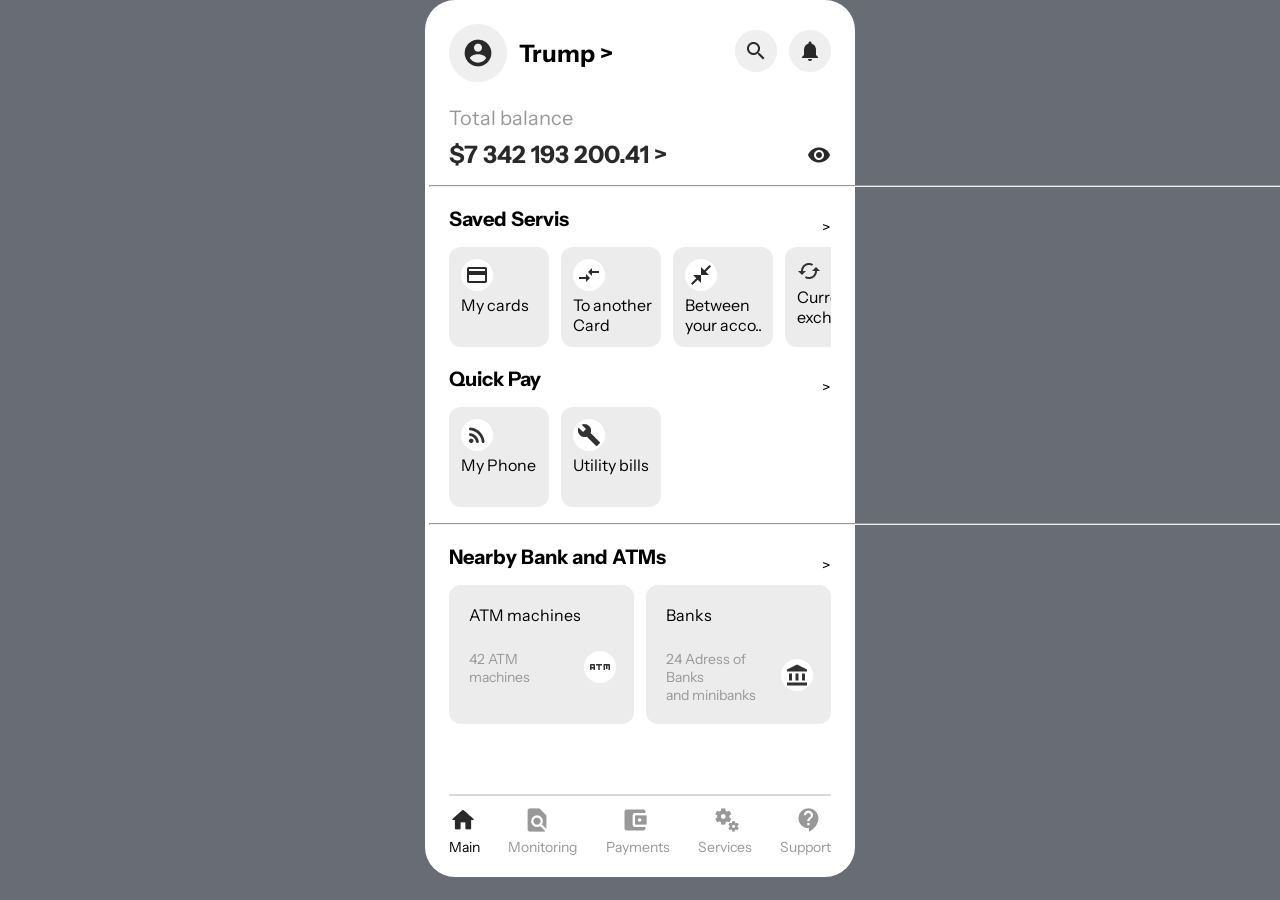
==== index.html @ 3bada80e "2nd version" ====
<!DOCTYPE html>
<html lang="en">
<head>
    <meta charset="UTF-8">
    <meta name="viewport" content="width=device-width, initial-scale=1.0">
    <link rel="stylesheet" href="./style.css">
    <link rel="preconnect" href="https://fonts.googleapis.com">
    <link rel="preconnect" href="https://fonts.gstatic.com" crossorigin>
    <link href="https://fonts.googleapis.com/css2?family=Instrument+Sans:ital,wght@0,400..700;1,400..700&display=swap" rel="stylesheet">
    <title>Click</title>
</head>
<body>

    <div class="container">

    <nav>
        <ul class="flex-container">
            <li class="flex-container">
                <img src="./img/people.png" alt="">
                <a class="main-title" href="#">Trump ></a>
            </li>
            <li class="flex-container Search">
                <a  href="./Search.html"><img src="./img/search3.png" alt=""></a>
                <a href="#"><img src="./img/toco bel.png" alt=""></a>
            </li>
        </ul>
    </nav>

    <div class="total-balance">
        <h5>Total balance</h5>
        <div class="flex-container">
            <p class="main-title">$7 342 193 200.41 ></p>
            <img src="./img/see.png" alt="">
        </div>
    </div>

    <hr>

    <div class="services">
        <div class="flex-container">
            <h5 class="category-title classtext">Saved Servis</h5>
            <p>></p>
        </div>
        <div class="saved-services flex-container">
            <div>
                <img src="./img/1.png" alt="">
                <br>
                <span>My cards</span>
            </div>
            <div>
                <img src="./img/2.png" alt="">
                <br>
                <span>To another Card</span>
            </div>
            <div>
                <img src="./img/3.png" alt="">
                <br>
                <span>Between your acco..</span>
            </div>
            <div>
                <img src="./img/4.png" alt="">
                <br>
                <span>Currency exchange</span>
            </div>
        </div>
    </div>

    <div>
        <div class="flex-container">
            <h5 class="category-title classtext">Quick Pay</h5>
            <p>></p>
        </div>
        <div class="quick-pay">
            <div>
                <img src="./img/5.png" alt="">
                <p>My Phone</p>
            </div>
            <div>
                <img src="./img/6.png " alt="">
                <p>Utility bills</p>
            </div>
        </div>
    </div>

    <hr>

    <div>
        <div class="flex-container salin2">
            <h5 class="category-title classtext">Nearby Bank and ATMs</h5>
            <p>></p>
        </div>
        <div class="flex-container camin4">
            <div class="atm">
                <p class="farm">ATM machines</p>
                <div>
                    <p class="vatn">42 ATM <br>
                        machines</p>
                    <img class="text4" src="./img/7.png" alt="">
                </div>
            </div>
            <div class="Banks">
                <p class="farm">Banks</p>
                <div class="adress">
                    <p class="vatn">24 Adress of <br>
                        Banks <br>
                        and minibanks</p>
                    <img class="darh" src="./img/8.png" alt="">
                </div>
            </div>
        </div>
    </div>

    <ul class="flex-container flex-container3">
        <li class="hero29">
            <a href="#">
                <img src="./img/11.png" alt="">
                <a href="./index.html"><p>Main</p></a>
            </a>
        </li>
        <li class="hero30 hero40">
            <a href="#">
                <img src="./img/22.png" alt="">
                <br>
                <a href="./Monitoring.html"><p>Monitoring</p></a>
            </a>
        </li>
        <li class="hero30">
            <a href="#">
                <img src="./img/33.png" alt="">
                <p>Payments</p>
            </a>
        </li>
        <li class="hero30">
            <a href="#">
                <img src="./img/44.png" alt="">
                <p>Services</p>
            </a>
        </li>
        <li class="hero30">
            <a href="#">
                <img src="./img/55.png" alt="">
                <p>Support</p>
            </a>
        </li>
    </ul>

    </div>
</body>

</html>
---- style.css ----
* {
    margin: 0;
    padding: 0;
    box-sizing: border-box;
    font-family: "Instrument Sans", sans-serif;
    list-style: none;
}

::-webkit-scrollbar {
    display: none;
}

.container {
    max-width: 430px;
    margin: 0 auto;
    padding: 24px 24px 21px 24px;
    background-color: white;
    border-radius: 30px;
}

.classtext{
    font-family: Instrument Sans;
    font-size: 5px;
}

.hero30 p{
    color:#989898;
    font-size: 14px;
}

.hero30 img{
    padding-left: 15px;
}

.hero29{
    font-size: 14px;
    color: #292929;
}

.hero40 a{
    color: #989898;
    font-size: 14px;
    
}

.flex-container {
    display: flex;
    align-items: center;
    justify-content: space-between;
}

.flex-container3{
        border-top:2px solid #dad9d9;
        padding-top: 10px;
}

body{
    background-color: #676C75;
}

.camin4{
    padding-bottom: 70px;
}

.flex-container a{
  text-decoration: none;
  color: black;
}

.category-title {
    font-size: 20px;
    margin-bottom: 16px;
}

nav ul{
    justify-content: space-between;
    margin-bottom: 24px;
}

nav ul li {
    gap: 12px;
}

.main-title {
    font-size: 24px;
    font-weight: bolder;
    text-decoration: none;
    color: #292929;
}

.total-balance h5{
    font-size: 20px;
    font-weight: 400;
    color: #989898;
    margin-bottom: 10px;
}

.total-balance div {
    justify-content: space-between;
}

hr {
    background-color: #989898;
    margin: 16px 0px 20px 0px;
    font-size: 0.5px;
    width: 100vw;
    position: relative;
    left: -20px;
}

.saved-services {
  display: flex;
  gap: 12px;
  overflow-x: auto;       
  scroll-snap-type: x mandatory; 
  margin-bottom: 20px;
}

.saved-services div {
  width: 100px;
  height: 100px;
  scroll-snap-align: start;
  background-color: #98989830;
  border-radius: 12px;
  padding: 12px 8px 8px 12px;
  flex-shrink: 0;
}

.saved-services::-webkit-scrollbar {
  display: none;
}

.quick-pay {
    display: flex;
    gap: 12px;
}

.quick-pay div{
    background-color: #98989830;
    width: 100px;
    height: 100px;
    padding: 12px;
    border-radius: 12px;
}

.atm{
    width: 185px;
    height: 139px;
    background-color: #98989830;
    border-radius: 12px;
}

.text4{
    position: relative;
    left: 135px;
    bottom: 35px;
}

.darh{
    position: relative;
    left: 135px;
    bottom: 45px;
}

.farm{
    padding-left: 20px;
    padding-top: 20px;
    font-size: 16px;
}

.vatn{
    font-size: 14px;
    color: #989898;
    padding-left: 20px;
    padding-top: 25px;
}

.Banks{
    width: 185px;
    height: 139px;
    background-color: #98989830;
    border-radius: 12px;
}
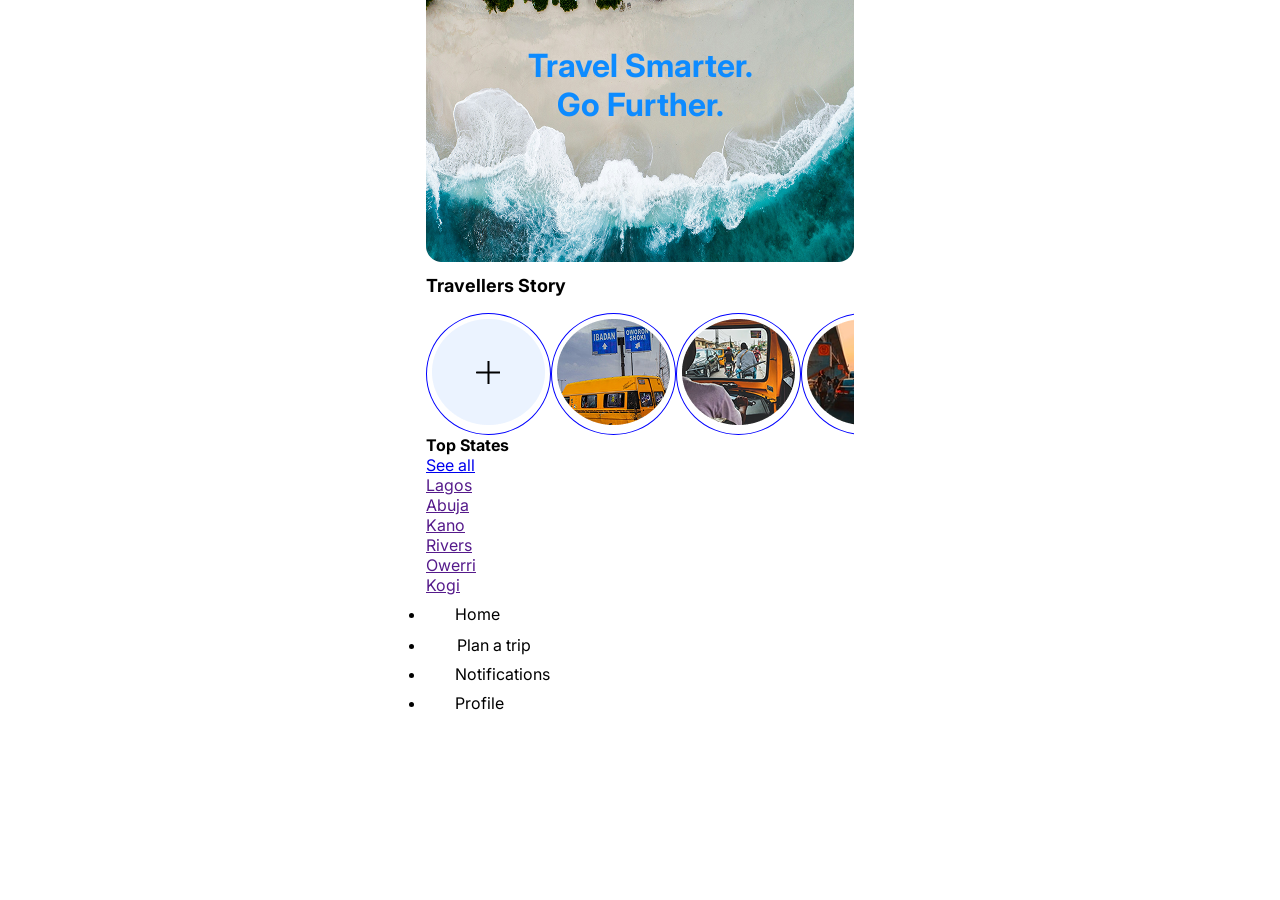
==== commit 3f54e20a: "2st version" ====
--- a/index.html
+++ b/index.html
@@ -1,150 +1,103 @@
 <!DOCTYPE html>
 <html lang="en">
+
 <head>
     <meta charset="UTF-8">
     <meta name="viewport" content="width=device-width, initial-scale=1.0">
-    <link rel="stylesheet" href="./style.css">
+    <title>Document</title>
+    <link rel="stylesheet" href="style.css">
+    <!--  -->
     <link rel="preconnect" href="https://fonts.googleapis.com">
     <link rel="preconnect" href="https://fonts.gstatic.com" crossorigin>
-    <link href="https://fonts.googleapis.com/css2?family=Instrument+Sans:ital,wght@0,400..700;1,400..700&display=swap" rel="stylesheet">
-    <title>Click</title>
+    <link
+        href="https://fonts.googleapis.com/css2?family=Inter:ital,opsz,wght@0,14..32,100..900;1,14..32,100..900&display=swap"
+        rel="stylesheet">
+    <!--  -->
 </head>
+
 <body>
+    <header class="cantener">
+        <h1>Travel Smarter. <br>Go Further.</h1>
+    </header>
+    <!--  -->
+    <main>
+        <section class="states cantener">
+            <div>
+                <h5>Travellers Story</h5>
+                <div class="story">
+                    <div><img src="./img/plus.png" alt="photo"></div>
+                    <div><img src="./img/avtobus.png" alt="photo"></div>
+                    <div><img src="./img/propka.png" alt="photo"></div>
+                    <div><img src="./img/propka 2.png" alt=""></div>
+                </div>
+            </div>
+        </section>
+        <!--  -->
+        <section class="top cantener">
+            <div>
+                <div>
+                    <h4>Top States</h4>
+                    <a href="#">See all</a>
+                </div>
+                <!--  -->
+                <div>
+                    <a href="">
+                        <div>
+                            <p>Lagos</p>
+                        </div>
+                    </a>
+                    <a href="">
+                        <div>
+                            <p>Abuja</p>
+                        </div>
+                    </a>
+                    <a href="">
+                        <div>
+                            <p>Kano</p>
+                        </div>
+                    </a>
+                    <a href="">
+                        <div>
+                            <p>Rivers</p>
+                        </div>
+                    </a>
+                    <a href="">
+                        <div>
+                            <p>Owerri</p>
+                        </div>
+                    </a>
+                    <a href="">
+                        <div>
+                            <p>Kogi</p>
+                        </div>
+                    </a>
+                </div>
+            </div>
+            </div>
+        </section>
+    </main>
+    <!--  -->
+    <nav class="cantener">
 
-    <div class="container">
-
-    <nav>
-        <ul class="flex-container">
-            <li class="flex-container">
-                <img src="./img/people.png" alt="">
-                <a class="main-title" href="#">Trump ></a>
+        <ul>
+            <li>
+                <img src="./img/dom.png" alt="">
+                Home
             </li>
-            <li class="flex-container Search">
-                <a  href="./Search.html"><img src="./img/search3.png" alt=""></a>
-                <a href="#"><img src="./img/toco bel.png" alt=""></a>
+            <li>
+                <img src="./img/aptichka.png" alt="">
+                Plan a trip
+            </li>
+            <li>
+                <img src="./img/kalakolchik.png" alt="">
+                Notifications
+            </li>
+            <li>
+                <img src="./img/inson.png" alt="">
+                Profile
             </li>
         </ul>
     </nav>
-
-    <div class="total-balance">
-        <h5>Total balance</h5>
-        <div class="flex-container">
-            <p class="main-title">$7 342 193 200.41 ></p>
-            <img src="./img/see.png" alt="">
-        </div>
-    </div>
-
-    <hr>
-
-    <div class="services">
-        <div class="flex-container">
-            <h5 class="category-title classtext">Saved Servis</h5>
-            <p>></p>
-        </div>
-        <div class="saved-services flex-container">
-            <div>
-                <img src="./img/1.png" alt="">
-                <br>
-                <span>My cards</span>
-            </div>
-            <div>
-                <img src="./img/2.png" alt="">
-                <br>
-                <span>To another Card</span>
-            </div>
-            <div>
-                <img src="./img/3.png" alt="">
-                <br>
-                <span>Between your acco..</span>
-            </div>
-            <div>
-                <img src="./img/4.png" alt="">
-                <br>
-                <span>Currency exchange</span>
-            </div>
-        </div>
-    </div>
-
-    <div>
-        <div class="flex-container">
-            <h5 class="category-title classtext">Quick Pay</h5>
-            <p>></p>
-        </div>
-        <div class="quick-pay">
-            <div>
-                <img src="./img/5.png" alt="">
-                <p>My Phone</p>
-            </div>
-            <div>
-                <img src="./img/6.png " alt="">
-                <p>Utility bills</p>
-            </div>
-        </div>
-    </div>
-
-    <hr>
-
-    <div>
-        <div class="flex-container salin2">
-            <h5 class="category-title classtext">Nearby Bank and ATMs</h5>
-            <p>></p>
-        </div>
-        <div class="flex-container camin4">
-            <div class="atm">
-                <p class="farm">ATM machines</p>
-                <div>
-                    <p class="vatn">42 ATM <br>
-                        machines</p>
-                    <img class="text4" src="./img/7.png" alt="">
-                </div>
-            </div>
-            <div class="Banks">
-                <p class="farm">Banks</p>
-                <div class="adress">
-                    <p class="vatn">24 Adress of <br>
-                        Banks <br>
-                        and minibanks</p>
-                    <img class="darh" src="./img/8.png" alt="">
-                </div>
-            </div>
-        </div>
-    </div>
-
-    <ul class="flex-container flex-container3">
-        <li class="hero29">
-            <a href="#">
-                <img src="./img/11.png" alt="">
-                <a href="./index.html"><p>Main</p></a>
-            </a>
-        </li>
-        <li class="hero30 hero40">
-            <a href="#">
-                <img src="./img/22.png" alt="">
-                <br>
-                <a href="./Monitoring.html"><p>Monitoring</p></a>
-            </a>
-        </li>
-        <li class="hero30">
-            <a href="#">
-                <img src="./img/33.png" alt="">
-                <p>Payments</p>
-            </a>
-        </li>
-        <li class="hero30">
-            <a href="#">
-                <img src="./img/44.png" alt="">
-                <p>Services</p>
-            </a>
-        </li>
-        <li class="hero30">
-            <a href="#">
-                <img src="./img/55.png" alt="">
-                <p>Support</p>
-            </a>
-        </li>
-    </ul>
-
-    </div>
 </body>
 
 </html>
--- a/style.css
+++ b/style.css
@@ -1,183 +1,50 @@
-* {
+*{
     margin: 0;
     padding: 0;
     box-sizing: border-box;
-    font-family: "Instrument Sans", sans-serif;
-    list-style: none;
+    font-family: 'Inter' , sans-serif;
 }
 
-::-webkit-scrollbar {
+.cantener{
+    margin: 0 auto;
+    width: 428px;
+}
+
+header{
+    background-image: url('./img/more.png');
+    background-repeat: no-repeat;
+    height: 262px;
+}
+
+header h1{
+    font-size: 32px;
+    color: #0D8BFF;
+    text-align: center;
+    padding-top: 46px;
+}
+
+.states div h5{
+    font-size: 18px;
+    color: #000000;
+    margin-top: 13px;
+    margin-bottom: 17px;
+}
+
+.story{
+    display: flex;
+    overflow: scroll;
+}
+
+.story div{
+    border: 1px blue solid;
+    border-radius: 50%;
+    padding: 5px;
+}
+
+.story::-webkit-scrollbar{
     display: none;
 }
 
-.container {
-    max-width: 430px;
-    margin: 0 auto;
-    padding: 24px 24px 21px 24px;
-    background-color: white;
-    border-radius: 30px;
-}
-
-.classtext{
-    font-family: Instrument Sans;
-    font-size: 5px;
-}
-
-.hero30 p{
-    color:#989898;
-    font-size: 14px;
-}
-
-.hero30 img{
-    padding-left: 15px;
-}
-
-.hero29{
-    font-size: 14px;
-    color: #292929;
-}
-
-.hero40 a{
-    color: #989898;
-    font-size: 14px;
+.top{
     
-}
-
-.flex-container {
-    display: flex;
-    align-items: center;
-    justify-content: space-between;
-}
-
-.flex-container3{
-        border-top:2px solid #dad9d9;
-        padding-top: 10px;
-}
-
-body{
-    background-color: #676C75;
-}
-
-.camin4{
-    padding-bottom: 70px;
-}
-
-.flex-container a{
-  text-decoration: none;
-  color: black;
-}
-
-.category-title {
-    font-size: 20px;
-    margin-bottom: 16px;
-}
-
-nav ul{
-    justify-content: space-between;
-    margin-bottom: 24px;
-}
-
-nav ul li {
-    gap: 12px;
-}
-
-.main-title {
-    font-size: 24px;
-    font-weight: bolder;
-    text-decoration: none;
-    color: #292929;
-}
-
-.total-balance h5{
-    font-size: 20px;
-    font-weight: 400;
-    color: #989898;
-    margin-bottom: 10px;
-}
-
-.total-balance div {
-    justify-content: space-between;
-}
-
-hr {
-    background-color: #989898;
-    margin: 16px 0px 20px 0px;
-    font-size: 0.5px;
-    width: 100vw;
-    position: relative;
-    left: -20px;
-}
-
-.saved-services {
-  display: flex;
-  gap: 12px;
-  overflow-x: auto;       
-  scroll-snap-type: x mandatory; 
-  margin-bottom: 20px;
-}
-
-.saved-services div {
-  width: 100px;
-  height: 100px;
-  scroll-snap-align: start;
-  background-color: #98989830;
-  border-radius: 12px;
-  padding: 12px 8px 8px 12px;
-  flex-shrink: 0;
-}
-
-.saved-services::-webkit-scrollbar {
-  display: none;
-}
-
-.quick-pay {
-    display: flex;
-    gap: 12px;
-}
-
-.quick-pay div{
-    background-color: #98989830;
-    width: 100px;
-    height: 100px;
-    padding: 12px;
-    border-radius: 12px;
-}
-
-.atm{
-    width: 185px;
-    height: 139px;
-    background-color: #98989830;
-    border-radius: 12px;
-}
-
-.text4{
-    position: relative;
-    left: 135px;
-    bottom: 35px;
-}
-
-.darh{
-    position: relative;
-    left: 135px;
-    bottom: 45px;
-}
-
-.farm{
-    padding-left: 20px;
-    padding-top: 20px;
-    font-size: 16px;
-}
-
-.vatn{
-    font-size: 14px;
-    color: #989898;
-    padding-left: 20px;
-    padding-top: 25px;
-}
-
-.Banks{
-    width: 185px;
-    height: 139px;
-    background-color: #98989830;
-    border-radius: 12px;
 }
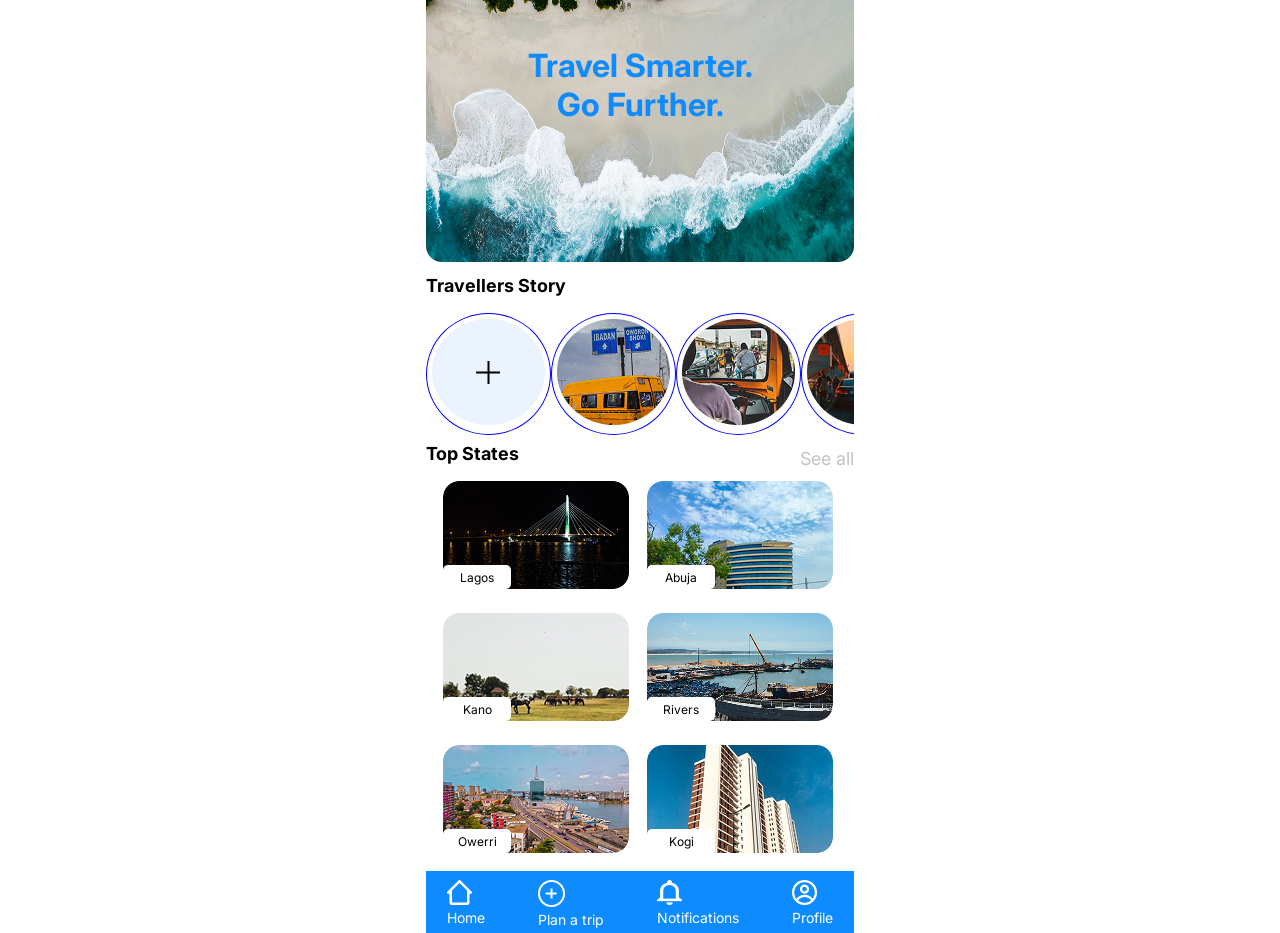
==== commit c0f58365: "2st version" ====
--- a/index.html
+++ b/index.html
@@ -35,40 +35,40 @@
         <!--  -->
         <section class="top cantener">
             <div>
-                <div>
+                <div class="text">
                     <h4>Top States</h4>
                     <a href="#">See all</a>
                 </div>
                 <!--  -->
-                <div>
+                <div class="country">
                     <a href="">
-                        <div>
-                            <p>Lagos</p>
+                        <div class="ststes__1">
+                            <p class='text2'>Lagos</p>
                         </div>
                     </a>
                     <a href="">
-                        <div>
-                            <p>Abuja</p>
+                        <div class="ststes__2">
+                            <p class='text2'>Abuja</p>
                         </div>
                     </a>
                     <a href="">
-                        <div>
-                            <p>Kano</p>
+                        <div class="ststes__3">
+                            <p class='text2'>Kano</p>
                         </div>
                     </a>
                     <a href="">
-                        <div>
-                            <p>Rivers</p>
+                        <div class="ststes__4">
+                            <p class='text2'>Rivers</p>
                         </div>
                     </a>
                     <a href="">
-                        <div>
-                            <p>Owerri</p>
+                        <div class="ststes__5">
+                            <p class='text2'>Owerri</p>
                         </div>
                     </a>
                     <a href="">
-                        <div>
-                            <p>Kogi</p>
+                        <div class="ststes__6">
+                            <p class='text2'>Kogi</p>
                         </div>
                     </a>
                 </div>
@@ -77,24 +77,24 @@
         </section>
     </main>
     <!--  -->
-    <nav class="cantener">
+    <nav class="navbar cantener">
 
         <ul>
-            <li>
-                <img src="./img/dom.png" alt="">
-                Home
+            <li class="li__boss">
+                <img src="./img/dom.png" alt=""> <br>
+                <p>Home</p>
             </li>
-            <li>
-                <img src="./img/aptichka.png" alt="">
-                Plan a trip
+            <li class="li__boss">
+                <img src="./img/aptichka.png" alt=""><br>
+                <p>Plan a trip</p>
             </li>
-            <li>
-                <img src="./img/kalakolchik.png" alt="">
-                Notifications
+            <li class="li__boss">
+                <img src="./img/kalakolchik.png" alt=""><br>
+                <p>Notifications</p>
             </li>
-            <li>
-                <img src="./img/inson.png" alt="">
-                Profile
+            <li class="li__boss">
+                <img src="./img/inson.png" alt=""><br>
+                <p>Profile</p>
             </li>
         </ul>
     </nav>
--- a/style.css
+++ b/style.css
@@ -3,6 +3,12 @@
     padding: 0;
     box-sizing: border-box;
     font-family: 'Inter' , sans-serif;
+}
+
+::selection{
+    /* background: linear-gradient(45deg , blue, white); */
+    background-color: #0D8BFF;
+    color: white;
 }
 
 .cantener{
@@ -45,6 +51,120 @@
     display: none;
 }
 
-.top{
+.text{
+    display: flex;
+    justify-content: space-between;
+    align-items: center;
+}
+
+.text h4{
+    margin-top: 8px;
+    margin-bottom: 17px;
+    font-size: 18px;
+    color: #000000;
+}
+
+.text A{
+    color: #C4C4C4;
+    font-size: 18px;
+    text-decoration: NONE;
+}
+
+.country{
+    display: flex;
+    flex-wrap: wrap;
+}
+
+.ststes__1{
+    width: 186px;
+    height: 108px;
+    border-radius: 16px;
+    background-image: url('./img/logas.png');
+}
+
+.ststes__2{
+    width: 186px;
+    height: 108px;
+    border-radius: 16px;
+    background-image: url('./img/abuja.png');
+}
+.ststes__3{
+    width: 186px;
+    height: 108px;
+    border-radius: 16px;
+    background-image: url('./img/kano.png');
+}
+.ststes__4{
+    width: 186px;
+    height: 108px;
+    border-radius: 16px;
+    background-image:url('./img/rivers.png') ;
+}
+.ststes__5{
+    width: 186px;
+    height: 108px;
+    border-radius: 16px;
+    background-image: url('./img/owerri.png');
+}
+.ststes__6{
+    width: 186px;
+    height: 108px;
+    border-radius: 16px;
+    background-image: url('./img/kogi.png');
+}
+
+.country{
+    row-gap: 24px;
+    column-gap: 18px;
+    margin-left: 17px;
+}
+
+.country a{
+    position: relative;
+    text-decoration: none;
+}
+
+.text2{
+    color: #000000;
+    position: absolute;
+    bottom: 0;
+    left: 0;
+    background-color: white;
+    font-size: 12px;
+    width: 68px;
+    height: 24px;
+    border-radius: 5px 5px 5px 0;
+    text-align: center;
+    padding-top: 5px;
+}
+
+nav ul{
+    display: flex;
+    justify-content: center;
+    gap: 53px;
+}
+
+nav ul li{
+    list-style: none;
+}
+
+.navbar{
+    width: 428px;
+    height: 62px;
+    background-color: #0D8BFF;
+    margin-top: 18px;
+    display: flex;
+    justify-content: space-between;
+    padding: 9px 21px 8px ;
+}
+
+nav ul li p{
+    font-size: 14px;
+    color: #FFFFFF;
+}
+
+.li__boss img{
     
-}+    justify-content: center;
+}
+
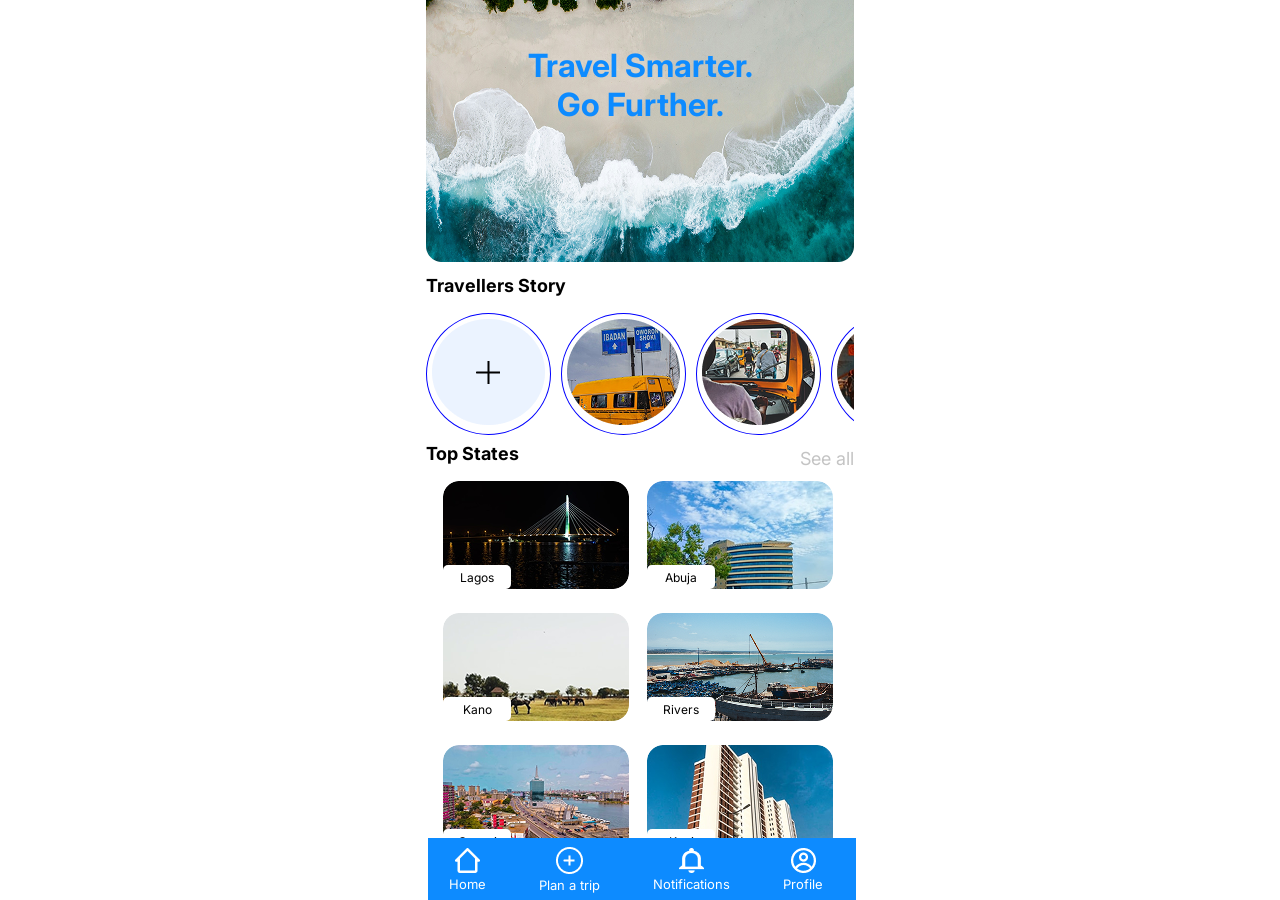
==== commit b516823b: "2st version" ====
--- a/index.html
+++ b/index.html
@@ -81,19 +81,19 @@
 
         <ul>
             <li class="li__boss">
-                <img src="./img/dom.png" alt=""> <br>
+                <img src="./img/dom.png" alt=""> 
                 <p>Home</p>
             </li>
             <li class="li__boss">
-                <img src="./img/aptichka.png" alt=""><br>
+                <img src="./img/aptichka.png" alt="">
                 <p>Plan a trip</p>
             </li>
             <li class="li__boss">
-                <img src="./img/kalakolchik.png" alt=""><br>
+                <img src="./img/kalakolchik.png" alt="">
                 <p>Notifications</p>
             </li>
             <li class="li__boss">
-                <img src="./img/inson.png" alt=""><br>
+                <img src="./img/inson.png" alt="">
                 <p>Profile</p>
             </li>
         </ul>
--- a/style.css
+++ b/style.css
@@ -140,7 +140,7 @@
 
 nav ul{
     display: flex;
-    justify-content: center;
+    justify-content: space-between;
     gap: 53px;
 }
 
@@ -156,15 +156,24 @@
     display: flex;
     justify-content: space-between;
     padding: 9px 21px 8px ;
+    position: fixed;
+    bottom: 0;
+    left: calc(50% - 212px);
 }
 
 nav ul li p{
-    font-size: 14px;
+    font-size: 13px;
     color: #FFFFFF;
 }
 
-.li__boss img{
-    
+.li__boss {
+    display: flex;
+    gap: 3px;
+    flex-direction: column;
+    align-items: center;
     justify-content: center;
 }
 
+.story{
+    gap: 10px;
+}
